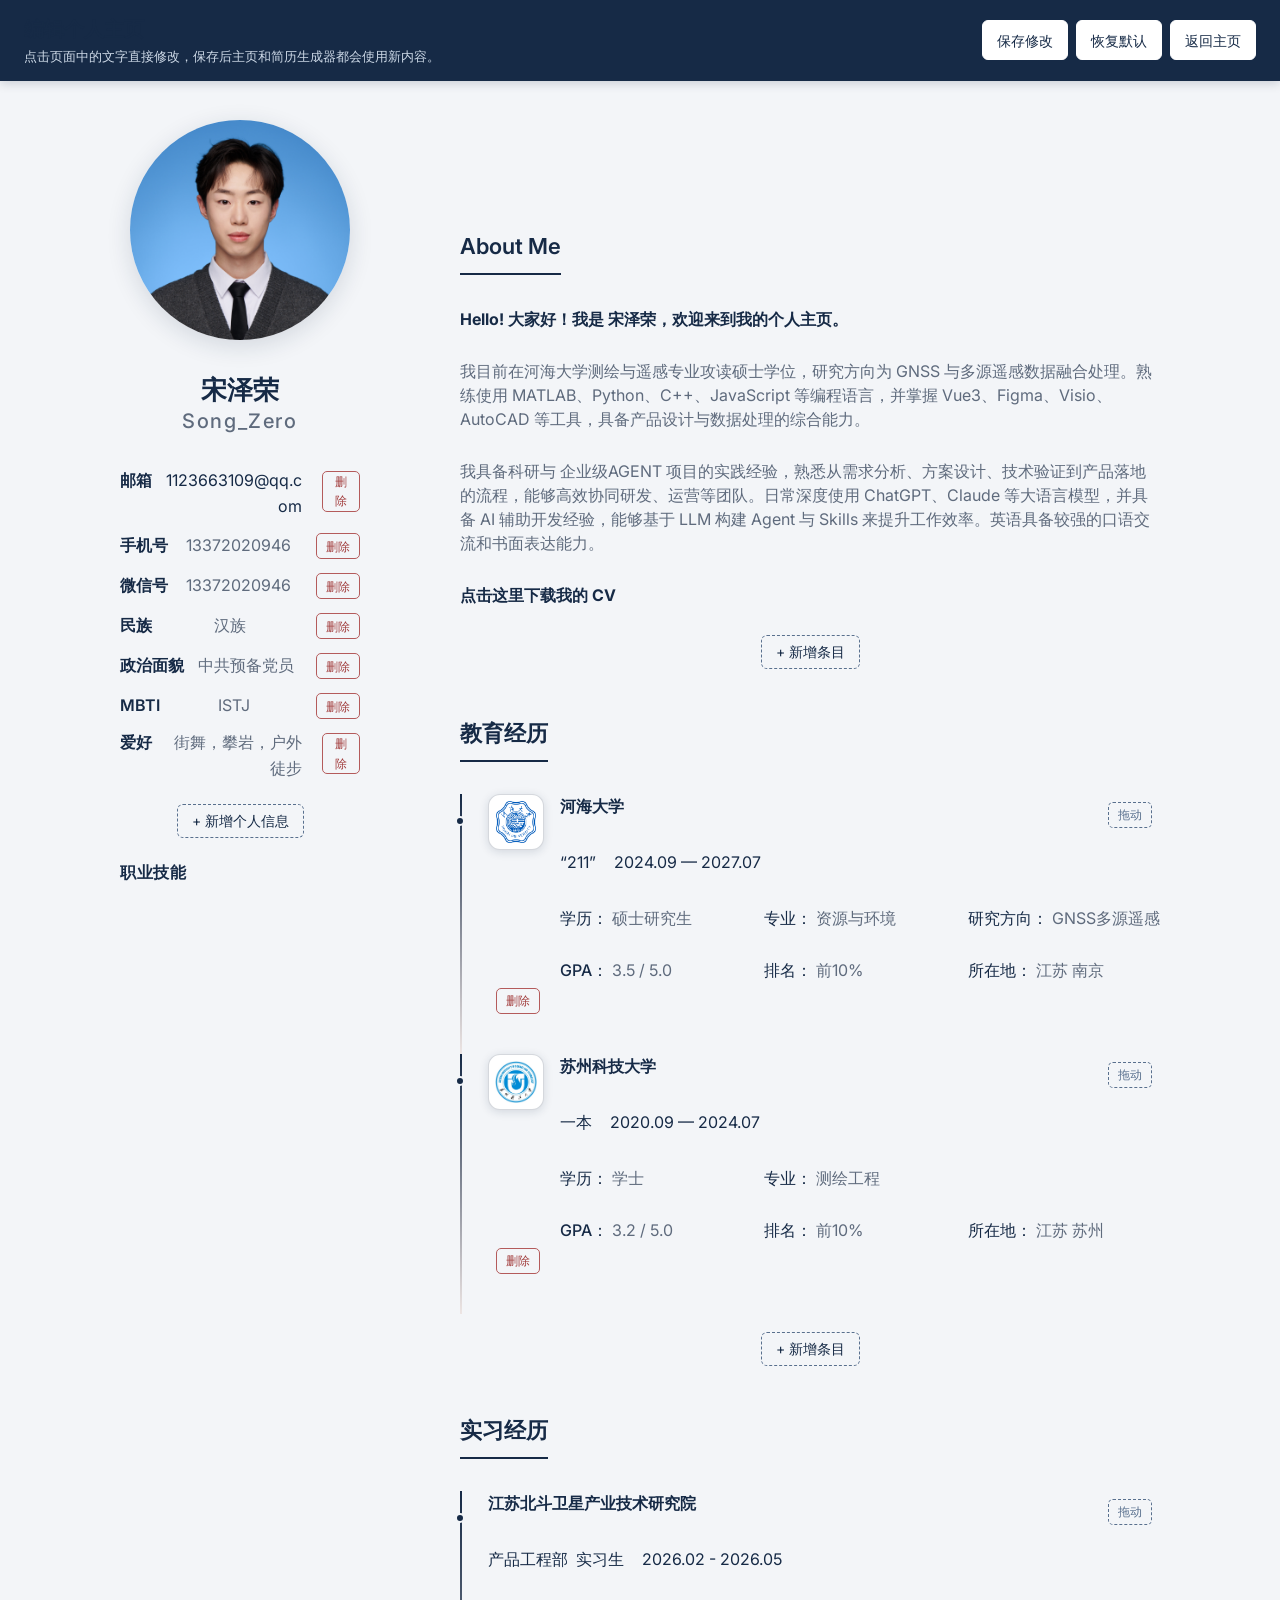
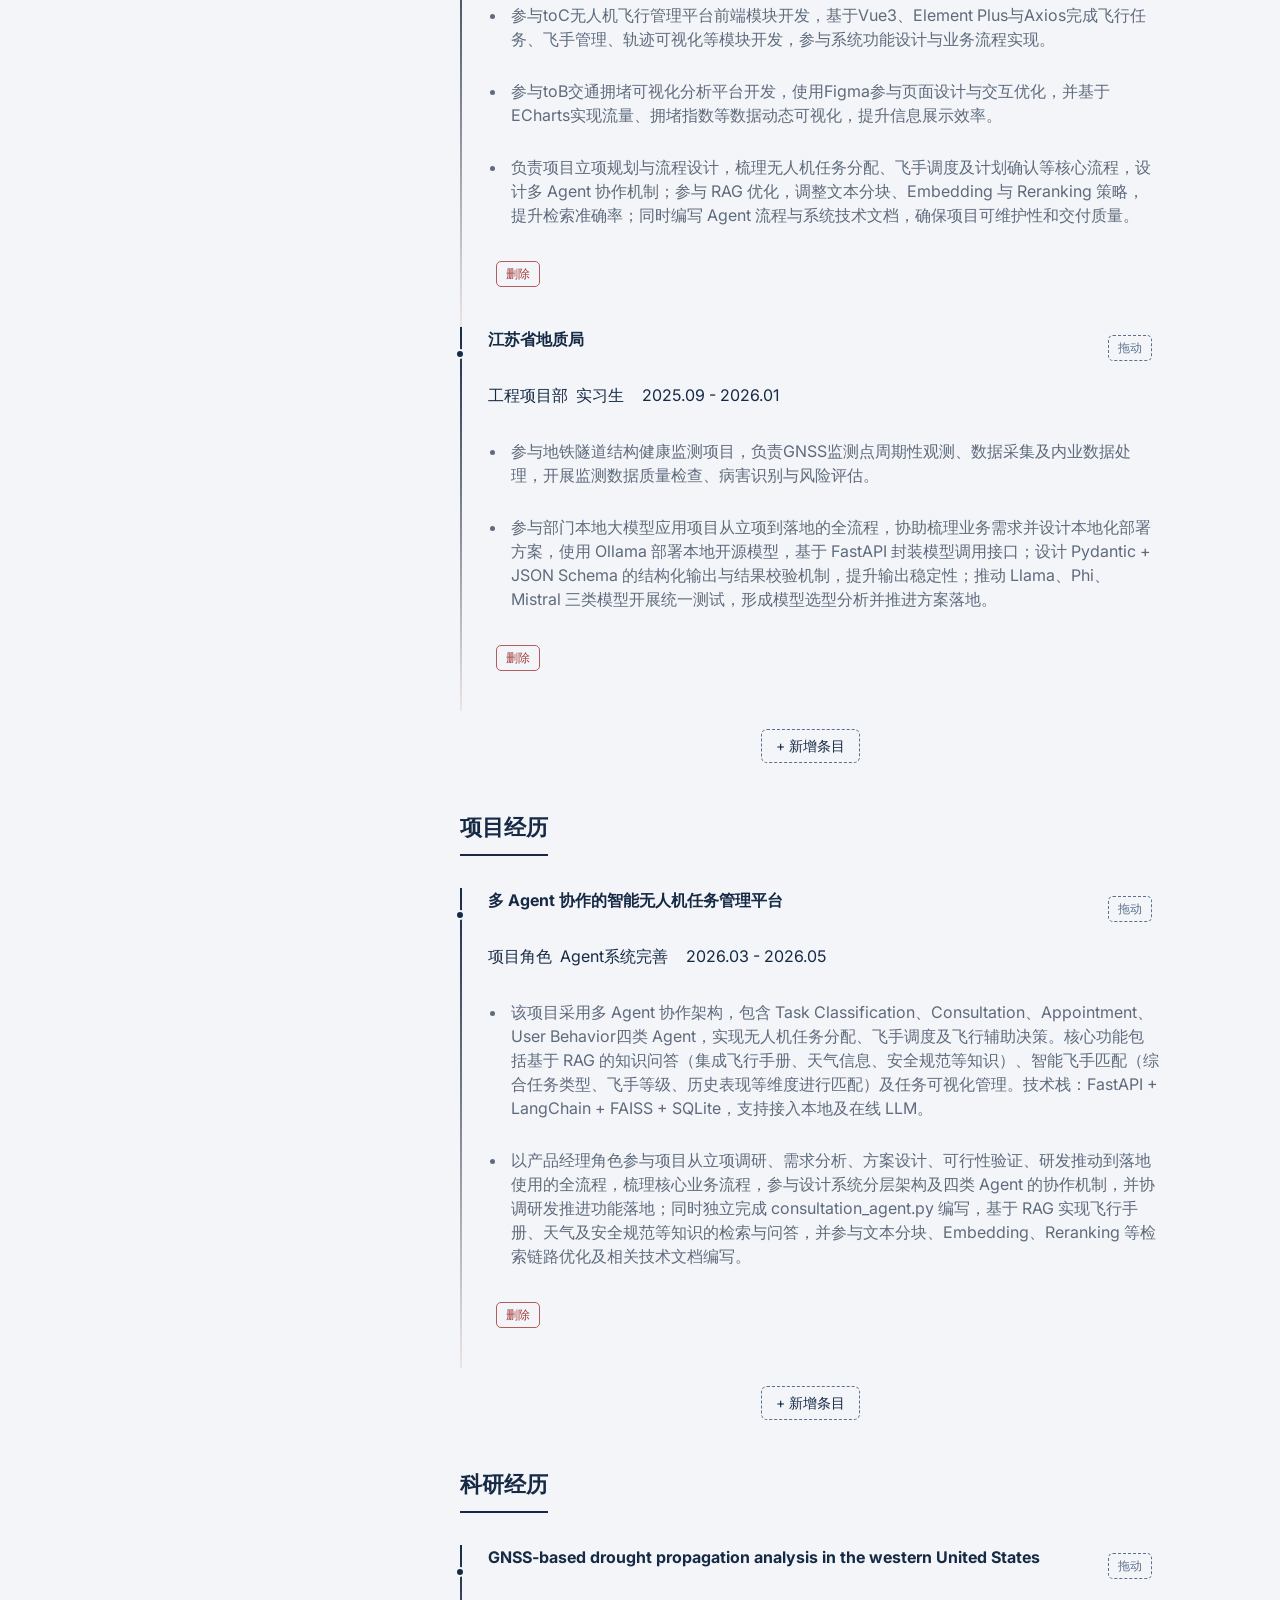
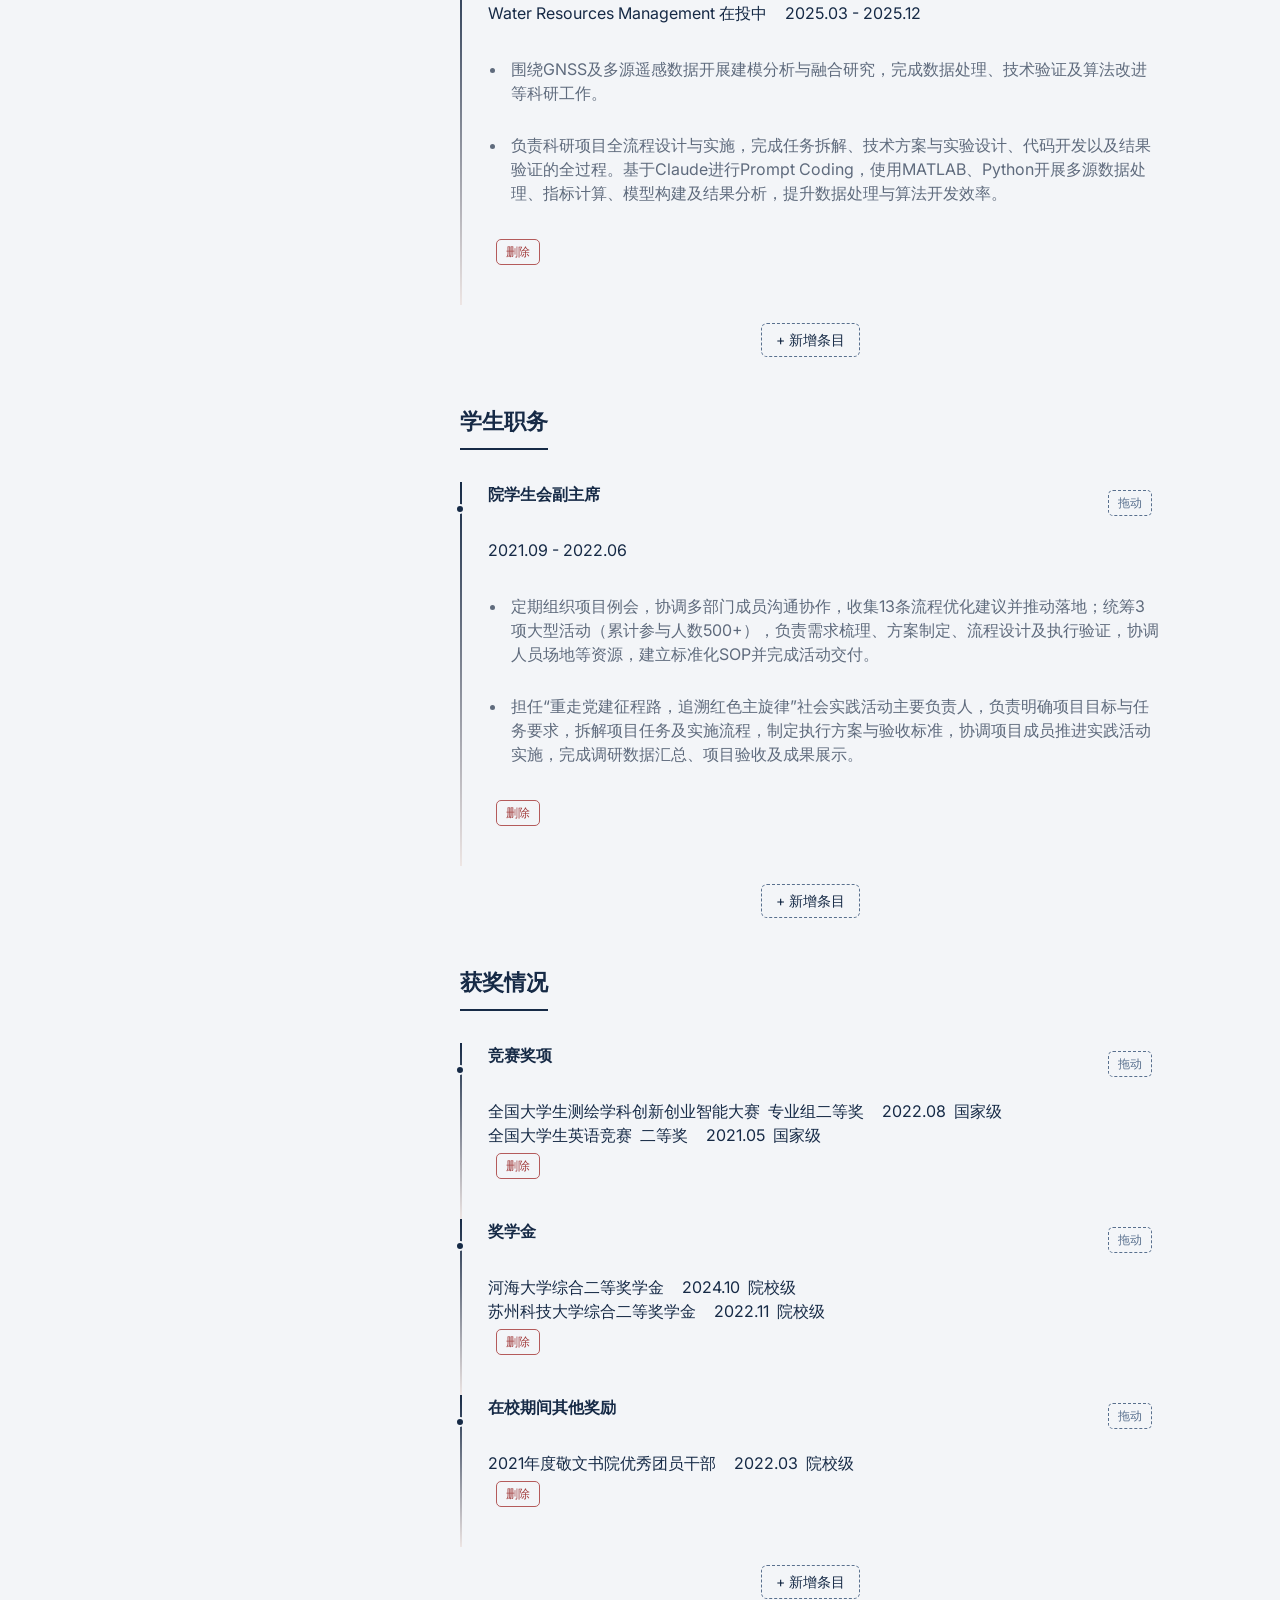
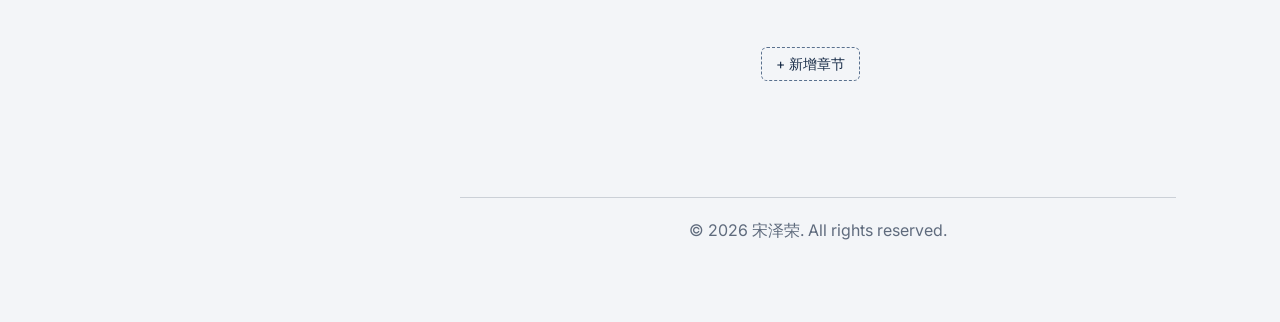
==== editor.html @ 42976f38 "Add information editing feature" ====
<!DOCTYPE html>
<html lang="zh-CN">
<head>
  <meta charset="UTF-8">
  <meta name="viewport" content="width=device-width, initial-scale=1">
  <title>编辑个人主页 - 宋泽荣</title>
  <link rel="stylesheet" href="assets/css/font_sans_serif.css">
  <link rel="stylesheet" href="assets/css/theme-szero.css">
  <style>
    :root { color: #162a46; font-family: "Inter", "Microsoft YaHei", sans-serif; background: #edf1f5; }
    * { box-sizing: border-box; }
    body { margin: 0; }
    .editor-bar { position: sticky; top: 0; z-index: 2000; display: flex; align-items: center; justify-content: space-between; gap: 16px; padding: 14px 24px; background: #162a46; color: #fff; box-shadow: 0 2px 10px rgba(22, 42, 70, .2); }
    .editor-title { margin: 0; font-size: 20px; }
    .editor-help { margin: 3px 0 0; color: #cdd9e7; font-size: 13px; }
    .editor-actions { display: flex; gap: 8px; }
    .editor-actions button, .editor-actions a { display: inline-flex; align-items: center; justify-content: center; min-height: 40px; padding: 0 14px; border: 1px solid #fff; border-radius: 6px; background: #fff; color: #162a46 !important; cursor: pointer; font: inherit; font-size: 14px; text-decoration: none; }
    .editor-actions button:hover, .editor-actions a:hover { background: #dce7f2; color: #162a46 !important; filter: none !important; }
    .editor-status { min-height: 20px; margin: 12px auto -4px; width: min(1120px, calc(100% - 32px)); color: #356047; font-size: 14px; }
    .editor-status.error { color: #a23d3d; }
    .save-modal[hidden] { display: none; }
    .save-modal { position: fixed; inset: 0; z-index: 3000; display: grid; place-items: center; padding: 20px; background: rgba(12, 25, 43, .42); }
    .save-modal-card { width: min(420px, 100%); padding: 26px; border: 1px solid #d7dde6; border-radius: 10px; background: #fff; color: #162a46; box-shadow: 0 12px 36px rgba(22, 42, 70, .24); text-align: center; }
    .save-modal-card h2 { margin: 0 0 10px; font-size: 21px; }
    .save-modal-card p { margin: 0 0 20px; color: #526176; font-size: 14px; }
    .save-modal-card button { min-height: 40px; padding: 0 18px; border: 1px solid #162a46; border-radius: 6px; background: #162a46; color: #fff; cursor: pointer; font: inherit; font-size: 14px; }
    .save-modal-card button:hover { background: #294466; }
    #editorSurface { width: min(1120px, 100%); min-height: calc(100vh - 110px); margin: 0 auto; padding: 1px 0 40px; outline: 3px solid transparent; }
    #editorSurface .section { opacity: 1; transform: none; }
    #editorSurface .editor-add-control { position: relative; z-index: 10; display: flex; justify-content: center; margin: 18px 0 4px; pointer-events: auto; }
    #editorSurface .editor-add-control button { position: relative; z-index: 11; min-height: 34px; padding: 0 14px; border: 1px dashed #59708e; border-radius: 6px; background: transparent; color: #162a46; cursor: pointer; font: inherit; font-size: 14px; pointer-events: auto; }
    #editorSurface .editor-add-control button:hover { background: #dce7f2; }
    #editorSurface .editor-delete-control { position: relative; z-index: 10; display: inline-flex; margin: 6px 0 0 8px; pointer-events: auto; vertical-align: middle; }
    #editorSurface .editor-delete-control button { min-height: 26px; padding: 0 9px; border: 1px solid #b45b5b; border-radius: 5px; background: transparent; color: #a23d3d; cursor: pointer; font: inherit; font-size: 12px; pointer-events: auto; }
    #editorSurface .editor-delete-control button:hover { background: #fbe8e8; }
    #editorSurface .editor-drag-handle { position: absolute; top: 8px; right: 8px; z-index: 100; display: inline-flex; align-items: center; justify-content: center; min-width: 44px; min-height: 26px; padding: 0 9px; border: 1px dashed #59708e; border-radius: 5px; background: transparent; color: #59708e; cursor: grab; font: inherit; font-size: 12px; user-select: none; pointer-events: auto; touch-action: none; }
    #editorSurface .editor-drag-handle[contenteditable="false"] { pointer-events: auto; }
    #editorSurface .editor-drag-handle:active { cursor: grabbing; }
    #editorSurface .timeline-item { position: relative; }
    #editorSurface .editor-new-section { margin-top: 24px; padding-top: 22px; border-top: 2px dashed #9aabc0; }
    #editorSurface:focus-within { outline-color: rgba(22, 42, 70, .12); }
    #editorSurface [contenteditable="false"] { pointer-events: none; }
    #editorSurface a { cursor: text; }
    @media (max-width: 700px) {
      .editor-bar { align-items: flex-start; flex-direction: column; padding: 12px 16px; }
      .editor-actions { width: 100%; }
      .editor-actions button, .editor-actions a { flex: 1; text-align: center; }
      #editorSurface { width: 100%; }
    }
  </style>
</head>
<body class="theme-szero">
  <header class="editor-bar">
    <div>
      <h1 class="editor-title">编辑个人主页</h1>
      <p class="editor-help">点击页面中的文字直接修改，保存后主页和简历生成器都会使用新内容。</p>
    </div>
    <div class="editor-actions">
      <button class="primary" type="button" id="saveButton">保存修改</button>
      <button type="button" id="resetButton">恢复默认</button>
      <a href="index.html">返回主页</a>
    </div>
  </header>
  <p class="editor-status" id="editorStatus" role="status"></p>
  <div class="save-modal" id="saveModal" hidden role="dialog" aria-modal="true" aria-labelledby="saveModalTitle">
    <div class="save-modal-card">
      <h2 id="saveModalTitle">修改已保存</h2>
      <p>返回主页后即可看到最新内容。</p>
      <button type="button" id="closeSaveModal">知道了</button>
    </div>
  </div>
  <main id="editorSurface" contenteditable="true" spellcheck="true" aria-label="个人主页编辑区域"></main>

  <script>
    (function() {
      var storageKey = 'songzeroHomepageContent';
      var surface = document.getElementById('editorSurface');
      var status = document.getElementById('editorStatus');
      var saveModal = document.getElementById('saveModal');
      var dragState = null;

      function showStatus(message, isError) {
        status.textContent = message;
        status.classList.toggle('error', Boolean(isError));
      }

      function showSaveModal() {
        saveModal.hidden = false;
        document.getElementById('closeSaveModal').focus();
      }

      function addControl(label, handler, className) {
        var wrapper = document.createElement('div');
        var button = document.createElement('button');
        wrapper.className = className || 'editor-add-control';
        wrapper.setAttribute('contenteditable', 'false');
        button.type = 'button';
        button.textContent = '+ ' + label;
        button.addEventListener('click', function(event) {
          event.preventDefault();
          event.stopPropagation();
          handler();
        });
        wrapper.appendChild(button);
        return wrapper;
      }

      function addDeleteControl(target, label) {
        var control = addControl('删除', function() {
          target.remove();
          showStatus('已删除' + (label || '条目') + '。点击“保存修改”后生效。', false);
        }, 'editor-delete-control');
        control.querySelector('button').textContent = '删除';
        target.appendChild(control);
      }

      function addDragHandle(entry) {
        if (entry.querySelector('.editor-drag-handle')) return;
        var handle = document.createElement('span');
        handle.className = 'editor-drag-handle';
        handle.setAttribute('contenteditable', 'false');
        handle.setAttribute('draggable', 'false');
        handle.setAttribute('title', '拖动调整条目顺序');
        handle.textContent = '拖动';
        handle.addEventListener('pointerdown', function(event) {
          if (event.button !== 0) return;
          event.preventDefault();
          event.stopPropagation();
          dragState = { entry: entry, moved: false };
          entry.classList.add('editor-dragging');
        });
        entry.appendChild(handle);
      }

      document.addEventListener('pointermove', function(event) {
        if (!dragState) return;
        if (Math.abs(event.movementX) + Math.abs(event.movementY) > 0) dragState.moved = true;
        if (!dragState.moved) return;
        event.preventDefault();
        var target = document.elementFromPoint(event.clientX, event.clientY);
        target = target && target.closest ? target.closest('.timeline-item') : null;
        surface.querySelectorAll('.editor-drop-target').forEach(function(item) { item.classList.remove('editor-drop-target'); });
        if (target && target.parentElement === dragState.entry.parentElement && target !== dragState.entry) target.classList.add('editor-drop-target');
      });

      document.addEventListener('pointerup', function(event) {
        if (!dragState) return;
        var state = dragState;
        var target = document.elementFromPoint(event.clientX, event.clientY);
        target = target && target.closest ? target.closest('.timeline-item') : null;
        if (state.moved && target && target.parentElement === state.entry.parentElement && target !== state.entry) {
          var targetBox = target.getBoundingClientRect();
          state.entry.parentElement.insertBefore(state.entry, event.clientY < targetBox.top + targetBox.height / 2 ? target : target.nextSibling);
          showStatus('条目顺序已调整，点击“保存修改”后生效。', false);
        }
        state.entry.classList.remove('editor-dragging');
        surface.querySelectorAll('.editor-drop-target').forEach(function(item) { item.classList.remove('editor-drop-target'); });
        dragState = null;
      });

      function enableSectionReordering(section) {
        var body = section.querySelector('.section-body');
        if (!body || body.dataset.reorderReady) return;
        body.dataset.reorderReady = 'true';
        body.addEventListener('dragover', function(event) {
          var dragging = body.querySelector('.editor-dragging');
          var target = event.target.closest ? event.target.closest('.timeline-item') : null;
          if (!dragging || !target || target.parentElement !== body || target === dragging) return;
          event.preventDefault();
          target.classList.add('editor-drop-target');
          event.dataTransfer.dropEffect = 'move';
        });
        body.addEventListener('dragleave', function(event) {
          var target = event.target.closest ? event.target.closest('.timeline-item') : null;
          if (target) target.classList.remove('editor-drop-target');
        });
        body.addEventListener('drop', function(event) {
          var dragging = body.querySelector('.editor-dragging');
          var target = event.target.closest ? event.target.closest('.timeline-item') : null;
          if (!dragging || !target || target.parentElement !== body || target === dragging) return;
          event.preventDefault();
          var targetBox = target.getBoundingClientRect();
          var insertBefore = event.clientY < targetBox.top + targetBox.height / 2;
          body.insertBefore(dragging, insertBefore ? target : target.nextSibling);
          target.classList.remove('editor-drop-target');
          showStatus('条目顺序已调整，点击“保存修改”后生效。', false);
        });
      }

      function clearEntry(entry, isEducation) {
        var title = entry.querySelector('.exp-title strong');
        if (title) title.textContent = '新条目';
        var metaSpans = entry.querySelectorAll('.exp-meta span');
        if (metaSpans.length) {
          metaSpans[0].textContent = '补充信息';
          if (metaSpans[1]) metaSpans[1].textContent = '时间';
        } else {
          var meta = entry.querySelector('.exp-meta');
          if (meta) meta.textContent = '时间';
        }
        entry.querySelectorAll('.experience-steps li').forEach(function(item) { item.textContent = '请填写条目内容'; });
        entry.querySelectorAll('.edu-item').forEach(function(item, index) { item.textContent = ['学历：请填写', '专业：请填写', '研究方向：请填写', 'GPA：请填写', '排名：请填写', '所在地：请填写'][index] || '请填写'; });
        if (!entry.querySelector('.experience-steps') && !entry.querySelector('.edu-detail-grid') && !entry.querySelector('.award-group')) {
          var content = entry.querySelector('.experience-content');
          var list = document.createElement('ul');
          list.className = 'experience-steps';
          list.innerHTML = '<li>请填写条目内容</li>';
          content.appendChild(list);
        }
        return entry;
      }

      function createEntry(section) {
        var existing = section.querySelector('.timeline-item');
        if (!existing) return null;
        var entry = existing.cloneNode(true);
        entry.querySelectorAll('.editor-add-control, .editor-delete-control').forEach(function(control) { control.remove(); });
        entry.querySelectorAll('img').forEach(function(image) { image.remove(); });
        if (section.id === 'awards') {
          entry.querySelectorAll('.award-group .exp-meta').forEach(function(meta, index) {
            var spans = meta.querySelectorAll('span');
            if (spans[0]) spans[0].textContent = '新奖项';
            if (spans[1]) spans[1].textContent = '时间 级别';
            if (index > 0) meta.remove();
          });
        } else {
          clearEntry(entry, section.id === 'education');
        }
        return entry;
      }

      function addSectionEntry(section) {
        var entry = createEntry(section);
        if (!entry) return;
        addDragHandle(entry);
        addDeleteControl(entry, '条目');
        section.querySelector('.section-body').insertBefore(entry, section.querySelector('.editor-add-control'));
        showStatus('已新增条目，请直接编辑其中的文字。', false);
      }

      function addNewSection() {
        var content = surface.querySelector('.content');
        var section = document.createElement('div');
        var sectionBody = document.createElement('div');
        var card = document.createElement('div');
        section.className = 'section editor-new-section';
        section.id = 'custom-section-' + Date.now();
        section.innerHTML = '<h2 class="section-title">新章节</h2>';
        sectionBody.className = 'section-body';
        card.className = 'card timeline-item';
        card.innerHTML = '<div class="experience-item"><div class="experience-content"><p class="exp-title"><strong>新条目</strong></p><p class="exp-meta"><span>补充信息</span><span>时间</span></p><ul class="experience-steps"><li>请填写条目内容</li></ul></div></div>';
        addDragHandle(card);
        addDeleteControl(card, '条目');
        sectionBody.appendChild(card);
        section.appendChild(sectionBody);
        sectionBody.appendChild(addControl('新增条目', function() { addSectionEntry(section); }));
        enableSectionReordering(section);
        var newSectionControl = Array.prototype.find.call(content.children, function(child) { return child.classList.contains('editor-add-control'); });
        content.insertBefore(section, newSectionControl || null);
        showStatus('已新增章节，请编辑章节标题和条目内容。', false);
        section.querySelector('.section-title').focus();
      }

      function addSidebarControls() {
        var profileCard = surface.querySelector('.profile-card');
        var meta = surface.querySelector('.profile-meta');
        var skills = surface.querySelector('.skill-card');
        if (meta) meta.appendChild(addControl('新增个人信息', function() {
          var row = meta.querySelector('.meta-row').cloneNode(true);
          row.querySelector('.meta-label').textContent = '新信息';
          row.querySelector('.meta-value').textContent = '请填写';
          addDeleteControl(row, '个人信息');
          meta.insertBefore(row, meta.querySelector('.editor-add-control'));
          showStatus('已新增个人信息，请直接编辑。', false);
        }));
        if (skills) skills.appendChild(addControl('新增技能', function() {
          var row = skills.querySelector('.skill-row').cloneNode(true);
          row.querySelector('.skill-name').textContent = '新技能';
          row.querySelector('.skill-level').textContent = '熟练程度';
          addDeleteControl(row, '技能');
          skills.querySelector('.skill-list').appendChild(row);
          showStatus('已新增技能，请直接编辑。', false);
        }));
      }

      function addEditorControls() {
        surface.querySelectorAll('.editor-add-control, .editor-delete-control').forEach(function(control) { control.remove(); });
        addSidebarControls();
        surface.querySelectorAll('.meta-row').forEach(function(row) { addDeleteControl(row, '个人信息'); });
        surface.querySelectorAll('.skill-row').forEach(function(row) { addDeleteControl(row, '技能'); });
        surface.querySelectorAll('.content > .section').forEach(function(section) {
          var body = section.querySelector('.section-body');
          if (body) {
            section.querySelectorAll('.timeline-item').forEach(function(entry) { addDragHandle(entry); addDeleteControl(entry, '条目'); });
            enableSectionReordering(section);
            body.appendChild(addControl('新增条目', function() { addSectionEntry(section); }));
          }
        });
        var content = surface.querySelector('.content');
        if (content) content.appendChild(addControl('新增章节', addNewSection));
      }

      function serializableContent() {
        var copy = surface.cloneNode(true);
        copy.querySelectorAll('.editor-add-control, .editor-delete-control, .editor-drag-handle').forEach(function(control) { control.remove(); });
        copy.querySelectorAll('[contenteditable]').forEach(function(element) { element.removeAttribute('contenteditable'); });
        return copy.innerHTML;
      }

      function loadHomepage() {
        return fetch('index.html').then(function(response) {
          if (!response.ok) throw new Error('无法读取主页');
          return response.text();
        }).then(function(html) {
          var source = new DOMParser().parseFromString(html, 'text/html');
          var savedContent = localStorage.getItem(storageKey);
          surface.innerHTML = savedContent || source.querySelector('.wrapper').innerHTML;
          addEditorControls();
          surface.querySelectorAll('a').forEach(function(link) {
            link.addEventListener('click', function(event) { event.preventDefault(); });
          });
        }).catch(function() {
          showStatus('无法读取主页，请通过本地服务器打开编辑页面。', true);
        });
      }

      document.getElementById('saveButton').addEventListener('click', function() {
        localStorage.setItem(storageKey, serializableContent());
        showSaveModal();
      });

      document.getElementById('closeSaveModal').addEventListener('click', function() {
        saveModal.hidden = true;
      });

      document.getElementById('resetButton').addEventListener('click', function() {
        if (!window.confirm('确定恢复主页默认内容吗？当前保存的修改会被删除。')) return;
        localStorage.removeItem(storageKey);
        loadHomepage().then(function() { showStatus('已恢复默认内容，尚未保存。', false); });
      });

      loadHomepage();
    })();
  </script>
</body>
</html>
---- assets/css/font_sans_serif.css ----
@import url('https://fonts.googleapis.com/css2?family=Inter:wght@300;400;500;600;700&family=Ubuntu+Mono&display=swap');

body {
  background-color: #fff;
  font: 18px/1.5 "Inter", -apple-system, BlinkMacSystemFont, "Segoe UI", Roboto, Oxygen, Ubuntu, Cantarell, "Helvetica Neue", Arial, sans-serif;
  color: #595959;
  font-weight: 400;
}
---- assets/css/theme-szero.css ----
﻿/* ============================================
   Szero Homepage
   Warm minimal academic homepage template
   ============================================ */

html {
  scroll-behavior: smooth;
}

body {
  margin: 0;
}

body.theme-szero,
body.theme-szero *,
body.theme-szero *::before,
body.theme-szero *::after {
  box-sizing: border-box;
}

:root {
  --module-gap: 48px;
  --item-gap: 40px;
  --hierarchy-gap: 32px;
  --paragraph-gap: 28px;
  --body-line-height: 1.5;
  --szero-bg: #f3f5f8;
  --szero-text: #162a46;
  --szero-accent: #162a46;
  --szero-secondary: #5f6b7d;
  --szero-border: rgba(22, 42, 70, 0.18);
  --szero-shadow: rgba(22, 42, 70, 0.14);
  --szero-social-bg: #ffffff;
  --szero-social-text: #3a4962;
  --szero-footer-border: rgba(22, 42, 70, 0.18);
}

@media (prefers-color-scheme: dark) {
  :root:not([data-theme="light"]) {
    --szero-bg: #101c2e;
    --szero-text: #edf3f9;
    --szero-accent: #b8b0c1;
    --szero-secondary: #c9ced8;
    --szero-border: rgba(184, 176, 193, 0.22);
    --szero-shadow: rgba(0, 0, 0, 0.28);
    --szero-social-bg: #1a263b;
    --szero-social-text: #edf3f9;
    --szero-footer-border: rgba(184, 176, 193, 0.22);
  }
}

[data-theme="dark"] {
  --szero-bg: #101c2e;
  --szero-text: #edf3f9;
  --szero-accent: #b8b0c1;
  --szero-secondary: #c9ced8;
  --szero-border: rgba(184, 176, 193, 0.22);
  --szero-shadow: rgba(0, 0, 0, 0.28);
  --szero-social-bg: #1a263b;
  --szero-social-text: #edf3f9;
  --szero-footer-border: rgba(184, 176, 193, 0.22);
}

[data-theme="light"] {
  --szero-bg: #f3f5f8;
  --szero-text: #162a46;
  --szero-accent: #162a46;
  --szero-secondary: #5f6b7d;
  --szero-border: rgba(22, 42, 70, 0.18);
  --szero-shadow: rgba(22, 42, 70, 0.14);
  --szero-social-bg: #ffffff;
  --szero-social-text: #3a4962;
  --szero-footer-border: rgba(22, 42, 70, 0.18);
}

body.theme-szero {
  background: var(--szero-bg);
  color: var(--szero-text);
  font-family: "Inter", -apple-system, BlinkMacSystemFont, sans-serif;
  font-size: 16px;
  line-height: var(--body-line-height);
  transition: background-color 0.3s ease, color 0.3s ease, opacity 0.18s ease;
}

body.theme-szero.language-switching {
  opacity: 0;
}

body.theme-szero a {
  color: var(--szero-accent);
  text-decoration: none;
}

body.theme-szero a:hover {
  filter: brightness(1.15);
}

body.theme-szero .top-nav {
  position: fixed;
  top: 0;
  left: 0;
  right: 0;
  height: 60px;
  display: flex;
  justify-content: center;
  align-items: center;
  background: var(--szero-bg);
  border-bottom: 1px solid var(--szero-footer-border);
  z-index: 1000;
}

body.theme-szero .nav-container {
  width: 100%;
  max-width: 1120px;
  padding: 0 40px;
  display: flex;
  align-items: center;
  justify-content: space-between;
}

body.theme-szero .nav-left a {
  color: var(--szero-text);
  font-size: 18px;
  font-weight: 600;
}

body.theme-szero .theme-toggle {
  border: none;
  background: transparent;
  color: var(--szero-text);
  width: 40px;
  height: 40px;
  border-radius: 999px;
  cursor: pointer;
  font-size: 18px;
  transition: background-color 0.2s ease, color 0.2s ease;
}

body.theme-szero .theme-toggle:hover {
  background: var(--szero-border);
  color: var(--szero-accent);
}

body.theme-szero .wrapper {
  width: 100%;
  max-width: 1120px;
  margin: 0 auto;
  display: flex;
  flex-wrap: wrap;
  align-items: flex-start;
  min-height: 100vh;
}

body.theme-szero .sidebar {
  width: 320px;
  flex-shrink: 0;
  position: fixed;
  top: 60px;
  left: calc(50% - 560px);
  height: calc(100vh - 60px);
  overflow-y: auto;
  text-align: center;
  box-sizing: border-box;
  display: flex;
  flex-direction: column;
  justify-content: flex-start;
  align-items: center;
  padding-top: 60px;
  z-index: 100;
}

body.theme-szero .profile-card {
  width: 100%;
  padding: 0 20px;
  text-align: center;
}

body.theme-szero .image.avatar {
  display: block;
  margin: 0 auto 28px;
}

body.theme-szero .image.avatar img {
  width: 220px;
  height: 220px;
  border-radius: 50%;
  object-fit: cover;
  box-shadow: 0 6px 24px var(--szero-shadow);
}

body.theme-szero .site-name {
  margin: 0 0 8px;
  color: var(--szero-text);
  font-size: 26px;
  line-height: 1.2;
}

body.theme-szero .site-name-sub {
  margin-top: -4px;
  font-size: 20px;
  font-weight: 500;
  letter-spacing: 0.08em;
  color: var(--szero-secondary);
}

body.theme-szero .social-icons {
  display: flex;
  justify-content: center;
  gap: 12px;
  flex-wrap: wrap;
}

body.theme-szero .social-icons a {
  width: 40px;
  height: 40px;
  display: inline-flex;
  align-items: center;
  justify-content: center;
  border-radius: 50%;
  background: var(--szero-social-bg);
  color: var(--szero-social-text) !important;
  box-shadow: 0 2px 8px rgba(61, 57, 41, 0.08);
  transition: transform 0.2s ease, background-color 0.2s ease, color 0.2s ease;
}

body.theme-szero .social-icons a:hover {
  background: var(--szero-accent);
  color: #fff !important;
  transform: translateY(-2px);
}

body.theme-szero .profile-meta {
  width: 240px;
  margin: 28px auto 0;
  padding: 0;
  border: none;
  border-radius: 0;
  background: transparent;
  text-align: left;
}

body.theme-szero .profile-meta.no-card {
  border: none;
  border-radius: 0;
  background: transparent;
  padding: 0;
}

body.theme-szero .meta-row {
  display: flex;
  justify-content: space-between;
  align-items: baseline;
  gap: 12px;
  padding: 4px 0;
  border-bottom: none;
  font-size: 16px;
  line-height: 1.6;
}

body.theme-szero .meta-label {
  color: var(--szero-text);
  font-weight: 600;
  white-space: nowrap;
}

body.theme-szero .meta-value {
  color: var(--szero-secondary);
  text-align: right;
  word-break: break-word;
}

body.theme-szero .skill-card {
  margin: 22px auto 0;
  width: 240px;
  padding: 0;
  border: none;
  border-radius: 0;
  color: var(--szero-secondary);
  text-align: left;
}

body.theme-szero .skill-card-title {
  margin-bottom: 12px;
  font-size: 16px;
  font-weight: 700;
  color: var(--szero-accent);
  letter-spacing: 0.04em;
  text-transform: none;
}

body.theme-szero .skill-list {
  display: flex;
  flex-direction: column;
  gap: 6px;
}

body.theme-szero .skill-row {
  display: flex;
  justify-content: space-between;
  align-items: baseline;
  gap: 12px;
  font-size: 16px;
  line-height: 1.6;
}

body.theme-szero .skill-name {
  color: var(--szero-text);
  font-weight: 500;
}

body.theme-szero .skill-level {
  color: var(--szero-secondary);
  text-align: right;
  font-weight: 500;
}

body.theme-szero .content {
  flex: 1;
  min-width: 0;
  margin-left: 320px;
  padding: 120px 40px 80px 60px;
}

body.theme-szero .section {
  margin-bottom: var(--module-gap);
  opacity: 0;
  transform: translateY(12px);
  transition: opacity 0.45s ease, transform 0.45s ease;
}

body.theme-szero .section.visible {
  opacity: 1;
  transform: translateY(0);
}

body.theme-szero .section-title {
  display: inline-block;
  margin: 0 0 var(--hierarchy-gap);
  padding-bottom: 10px;
  border-bottom: 2px solid var(--szero-accent);
  color: var(--szero-accent);
  font-size: 22px;
  font-weight: 600;
}

body.theme-szero .section-body p:not(.exp-title):not(.exp-meta) {
  margin: 0 0 var(--paragraph-gap);
}

body.theme-szero .about-intro {
  margin: 0 0 var(--paragraph-gap);
  font-size: 16px;
  font-weight: 700;
  line-height: var(--body-line-height);
  color: var(--szero-text);
}

body.theme-szero .about-detail {
  margin: 0 0 var(--paragraph-gap);
  font-size: 16px;
  color: var(--szero-secondary);
  line-height: var(--body-line-height);
}

body.theme-szero .about-link {
  margin-top: 10px;
}

body.theme-szero .card {
  background: transparent;
  padding: 0;
  box-shadow: none;
}

body.theme-szero .timeline-item {
  position: relative;
  margin-left: 20px;
  padding-left: 8px;
  padding-bottom: var(--item-gap);
}

body.theme-szero .timeline-item::before {
  content: "";
  position: absolute;
  left: -20px;
  top: 0;
  bottom: 0;
  width: 2px;
  background: linear-gradient(to bottom, var(--szero-accent), rgba(194, 113, 79, 0.12));
}

body.theme-szero .timeline-item:last-child::before {
  bottom: 50%;
}

body.theme-szero .timeline-item::after {
  content: "";
  position: absolute;
  left: -25px;
  top: 22px;
  width: 10px;
  height: 10px;
  border-radius: 50%;
  background: var(--szero-accent);
  border: 2px solid var(--szero-bg);
}

body.theme-szero .experience-item {
  display: flex;
  align-items: flex-start;
  gap: 16px;
}

body.theme-szero .institution-logo {
  width: 56px;
  height: 56px;
  flex-shrink: 0;
  display: block;
  padding: 6px;
  border-radius: 12px;
  background: #ffffff;
  object-fit: contain;
  overflow: hidden;
  box-sizing: border-box;
  border: 1px solid var(--szero-border);
  box-shadow: 0 2px 10px var(--szero-shadow);
}

body.theme-szero .experience-content {
  flex: 1;
  display: flex;
  flex-direction: column;
  gap: var(--hierarchy-gap);
}

body.theme-szero .experience-content > p:not(.exp-title):not(.exp-meta) {
  margin: 0;
}

body.theme-szero .exp-title {
  margin: 0;
  font-size: 16px;
  font-weight: 700;
  color: var(--szero-text);
  line-height: var(--body-line-height);
}

body.theme-szero .exp-meta {
  display: flex;
  flex-wrap: wrap;
  gap: 10px 18px;
  margin: 0;
  font-size: 16px;
  font-weight: 400;
  color: var(--szero-text);
  line-height: var(--body-line-height);
}

body.theme-szero .edu-meta {
  margin-bottom: 0;
}

body.theme-szero .edu-detail-grid {
  display: flex;
  flex-direction: column;
  gap: var(--paragraph-gap);
  margin: 0;
  font-size: 16px;
  line-height: var(--body-line-height);
  color: var(--szero-secondary);
}

body.theme-szero .edu-detail-row {
  display: grid;
  grid-template-columns: repeat(3, minmax(0, 1fr));
  column-gap: 12px;
  row-gap: var(--paragraph-gap);
  min-height: 22px;
}

body.theme-szero .edu-row-1 {
  grid-template-columns: repeat(3, minmax(0, 1fr));
}

body.theme-szero .edu-row-2 {
  grid-template-columns: repeat(3, minmax(0, 1fr));
}

body.theme-szero .edu-item {
  display: inline-flex;
  align-items: baseline;
  gap: 4px;
  min-width: 0;
  white-space: nowrap;
}

html[lang="en"] body.theme-szero .edu-detail-row {
  grid-template-columns: minmax(0, 1fr) minmax(0, 1.2fr) minmax(0, 1.6fr);
  column-gap: 10px;
}

html[lang="en"] body.theme-szero .edu-item {
  white-space: normal;
  overflow-wrap: break-word;
}

body.theme-szero .edu-label {
  color: var(--szero-text);
  font-weight: 500;
  white-space: nowrap;
}

body.theme-szero .experience-steps {
  margin: 0;
  padding-left: 1.2em;
  line-height: var(--body-line-height);
  color: var(--szero-secondary);
  font-size: 16px;
  font-weight: 400;
}

body.theme-szero .experience-steps li {
  margin-bottom: var(--paragraph-gap);
  list-style: disc;
  padding-left: 4px;
}

body.theme-szero .exp-period {
  font-size: 16px;
  color: var(--szero-accent);
  font-weight: 500;
}

body.theme-szero .site-footer {
  width: 100%;
  flex-basis: 100%;
  padding: 32px 24px 40px 380px;
  text-align: center;
}

body.theme-szero .site-footer p {
  margin: 0;
  padding-top: 20px;
  border-top: 1px solid var(--szero-footer-border);
  color: var(--szero-secondary);
  font-size: 16px;
  line-height: var(--body-line-height);
}

body.theme-szero h1,
body.theme-szero h2,
body.theme-szero h3,
body.theme-szero h4,
body.theme-szero strong {
  color: var(--szero-text);
}

@media (max-width: 1080px) {
  body.theme-szero .nav-container {
    padding: 0 20px;
  }

  body.theme-szero .wrapper {
    flex-direction: column;
    padding: 0 20px;
  }

  body.theme-szero .sidebar {
    position: static;
    left: auto;
    width: 100%;
    height: auto;
    padding-top: 80px;
    overflow: visible;
  }

  body.theme-szero .profile-card {
    padding: 0;
  }

  body.theme-szero .content {
    margin-left: 0;
    padding: 32px 0 48px;
  }

  body.theme-szero .site-footer {
    padding: 32px 0;
  }

  body.theme-szero .site-footer p {
    padding-top: 0;
    border-top: none;
  }
}

@media (max-width: 640px) {
  body.theme-szero .image.avatar img {
    width: 148px;
    height: 148px;
  }

  body.theme-szero .site-name {
    font-size: 26px;
  }

  body.theme-szero .experience-item {
    gap: 12px;
  }

  body.theme-szero .edu-detail-row {
    grid-template-columns: 1fr;
    row-gap: 12px;
  }

  html[lang="en"] body.theme-szero .edu-detail-row {
    grid-template-columns: 1fr;
  }

  body.theme-szero .institution-logo {
    width: 44px;
    height: 44px;
  }

}

@media (max-width: 480px) {
  body.theme-szero .section {
    margin-bottom: var(--module-gap);
  }

  body.theme-szero .section-title {
    font-size: 18px;
  }

  body.theme-szero .project-card,
  body.theme-szero .exp-detail,
  body.theme-szero .award-text,
  body.theme-szero .pub-content .author,
  body.theme-szero .pub-content .periodical {
    font-size: 16px;
  }
}

body.theme-szero .resume-generator-trigger {
  display: inline-flex;
  align-items: center;
  gap: 8px;
  min-height: 38px;
  padding: 0 14px;
  border: 1px solid var(--szero-border);
  border-radius: 8px;
  background: var(--szero-social-bg);
  color: var(--szero-text);
  cursor: pointer;
  font: inherit;
  font-size: 13px;
  font-weight: 600;
}

body.theme-szero .resume-generator-trigger:hover,
body.theme-szero .resume-primary-button:hover,
body.theme-szero .resume-secondary-button:hover {
  border-color: var(--szero-accent);
  transform: translateY(-1px);
}

body.resume-generator-open { overflow: hidden; }

.resume-generator[hidden] { display: none; }
.resume-generator { position: fixed; inset: 0; z-index: 2000; color: #17243a; }
.resume-generator-backdrop { position: absolute; inset: 0; background: rgba(10, 20, 35, 0.7); backdrop-filter: blur(5px); }
.resume-generator-dialog { position: relative; display: flex; flex-direction: column; width: min(1180px, calc(100% - 32px)); height: min(900px, calc(100% - 32px)); margin: 16px auto; overflow: hidden; border-radius: 14px; background: #eef1f5; box-shadow: 0 24px 80px rgba(0, 0, 0, 0.28); }
.resume-generator-header { display: flex; align-items: flex-start; justify-content: space-between; padding: 24px 28px 18px; background: #17243a; color: #fff; }
.resume-kicker { margin: 0 0 4px; color: #b8c8dc; font-size: 11px; letter-spacing: 0.14em; text-transform: uppercase; }
.resume-generator-header h2 { margin: 0; color: #fff; font-size: 24px; }
.resume-generator-note { margin: 5px 0 0; color: #c8d3e1; font-size: 13px; }
.resume-icon-button { border: 0; background: transparent; color: #fff; cursor: pointer; font-size: 30px; line-height: 1; }
.resume-generator-layout { display: grid; grid-template-columns: 310px minmax(0, 1fr); gap: 22px; min-height: 0; flex: 1; padding: 22px; }
.resume-settings { display: flex; flex-direction: column; gap: 13px; padding: 18px; overflow-y: auto; border: 1px solid #d7dde6; border-radius: 10px; background: #fff; }
.resume-field { display: flex; flex-direction: column; gap: 6px; color: #27364d; font-size: 13px; font-weight: 600; }
.resume-field-full textarea { min-height: 108px; resize: vertical; }
.resume-field b { color: #b04646; }
.resume-field output { float: right; color: #6b788a; font-weight: 400; }
.resume-field input[type="range"] { width: 100%; accent-color: #17243a; }
.resume-field textarea { width: 100%; padding: 10px; border: 1px solid #cfd7e2; border-radius: 6px; color: #17243a; font: inherit; line-height: 1.5; }
.resume-settings-heading { margin-top: 4px; padding-top: 14px; border-top: 1px solid #e2e6ec; color: #17243a; font-size: 13px; font-weight: 700; }
.resume-check { display: flex; align-items: center; gap: 8px; color: #27364d; font-size: 13px; }
.resume-check input { accent-color: #17243a; }
.resume-fit-status { min-height: 20px; margin: 2px 0 0; color: #277252; font-size: 12px; }
.resume-fit-status.is-warning { color: #a66a1e; }
.resume-actions { display: flex; gap: 8px; margin-top: auto; padding-top: 8px; }
.resume-primary-button, .resume-secondary-button { display: inline-flex; align-items: center; justify-content: center; gap: 7px; min-height: 38px; padding: 0 12px; border: 1px solid #17243a; border-radius: 6px; cursor: pointer; font: inherit; font-size: 12px; font-weight: 600; transition: transform .2s ease, border-color .2s ease; }
.resume-primary-button { flex: 1; background: #17243a; color: #fff; }
.resume-secondary-button { background: #fff; color: #17243a; }
.resume-preview-panel { display: flex; flex-direction: column; min-width: 0; min-height: 0; }
.resume-preview-toolbar { display: flex; justify-content: space-between; margin-bottom: 10px; color: #526176; font-size: 12px; font-weight: 600; }
.resume-preview-viewport { display: flex; justify-content: center; min-height: 0; flex: 1; overflow: auto; padding: 18px; border: 1px solid #d7dde6; border-radius: 10px; background: #dfe4eb; }
.resume-sheet { width: 210mm; min-width: 210mm; height: 297mm; min-height: 297mm; overflow: hidden; background: #fff; box-shadow: 0 8px 24px rgba(22, 42, 70, .18); }
.resume-sheet-content { width: 100%; min-height: 100%; padding: var(--resume-margin, 12mm); color: #1d2735; font-family: Arial, "Microsoft YaHei", sans-serif; font-size: var(--resume-font-size, 9.5pt); line-height: var(--resume-line-height, 1.25); transform-origin: top left; }
.resume-sheet-header { display: flex; align-items: flex-start; justify-content: space-between; gap: 18px; padding-bottom: 7px; border-bottom: 2px solid #17243a; }
.resume-sheet-header h1 { margin: 0 0 2px; color: #17243a; font-size: 21pt; line-height: 1.1; }
.resume-sheet-header p { margin: 0; color: #5f6b7d; font-size: 8.5pt; }
.resume-sheet-skills { max-width: 44%; color: #526176; font-size: 8pt; text-align: right; }
.resume-section { margin-top: var(--resume-paragraph-gap, 3pt); }
.resume-section h2 { margin: 0 0 3pt; padding-bottom: 2pt; border-bottom: 1px solid #aeb8c5; color: #17243a; font-size: var(--resume-heading-size, 13pt); line-height: 1.1; }
.resume-bold-titles .resume-section h2, .resume-bold-titles .resume-entry-heading strong { font-weight: 700; }
.resume-summary p { margin: 0; }
.resume-entry { margin-bottom: var(--resume-paragraph-gap, 3pt); }
.resume-entry-heading { display: flex; justify-content: space-between; gap: 10px; line-height: 1.15; }
.resume-entry-heading strong { color: #17243a; font-weight: 500; }
.resume-entry-heading span { flex-shrink: 0; color: #5f6b7d; font-size: .92em; text-align: right; }
.resume-entry ul { margin: 2pt 0 0; padding-left: 15pt; }
.resume-entry li { margin: 0 0 1.5pt; }
.resume-empty-preview { display: grid; min-height: 250px; place-items: center; color: #7b8797; font-size: 14px; }

@media (max-width: 800px) {
  body.theme-szero .resume-generator-trigger span { display: none; }
  body.theme-szero .resume-generator-trigger { padding: 0 11px; }
  .resume-generator-dialog { width: calc(100% - 16px); height: calc(100% - 16px); margin: 8px auto; }
  .resume-generator-layout { grid-template-columns: 1fr; overflow-y: auto; padding: 12px; }
  .resume-settings { overflow: visible; }
  .resume-preview-panel { min-height: 520px; }
}
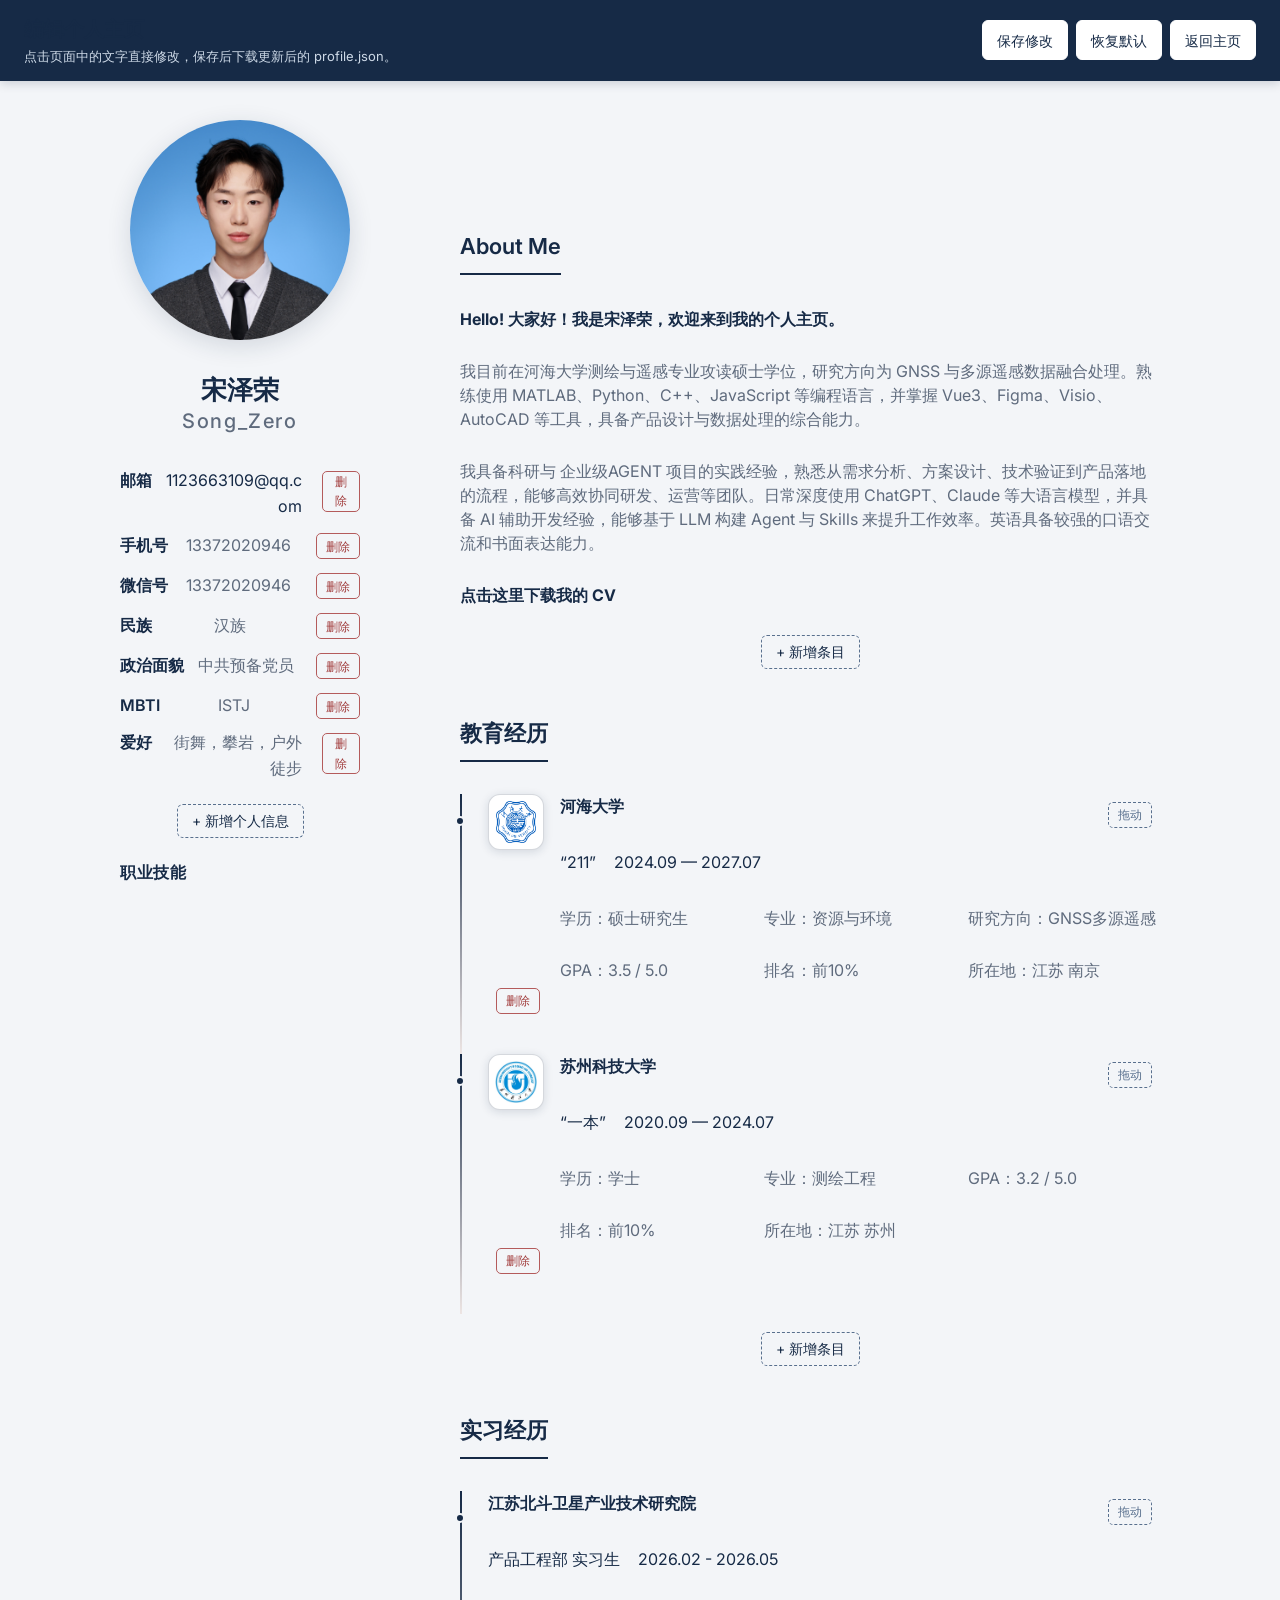
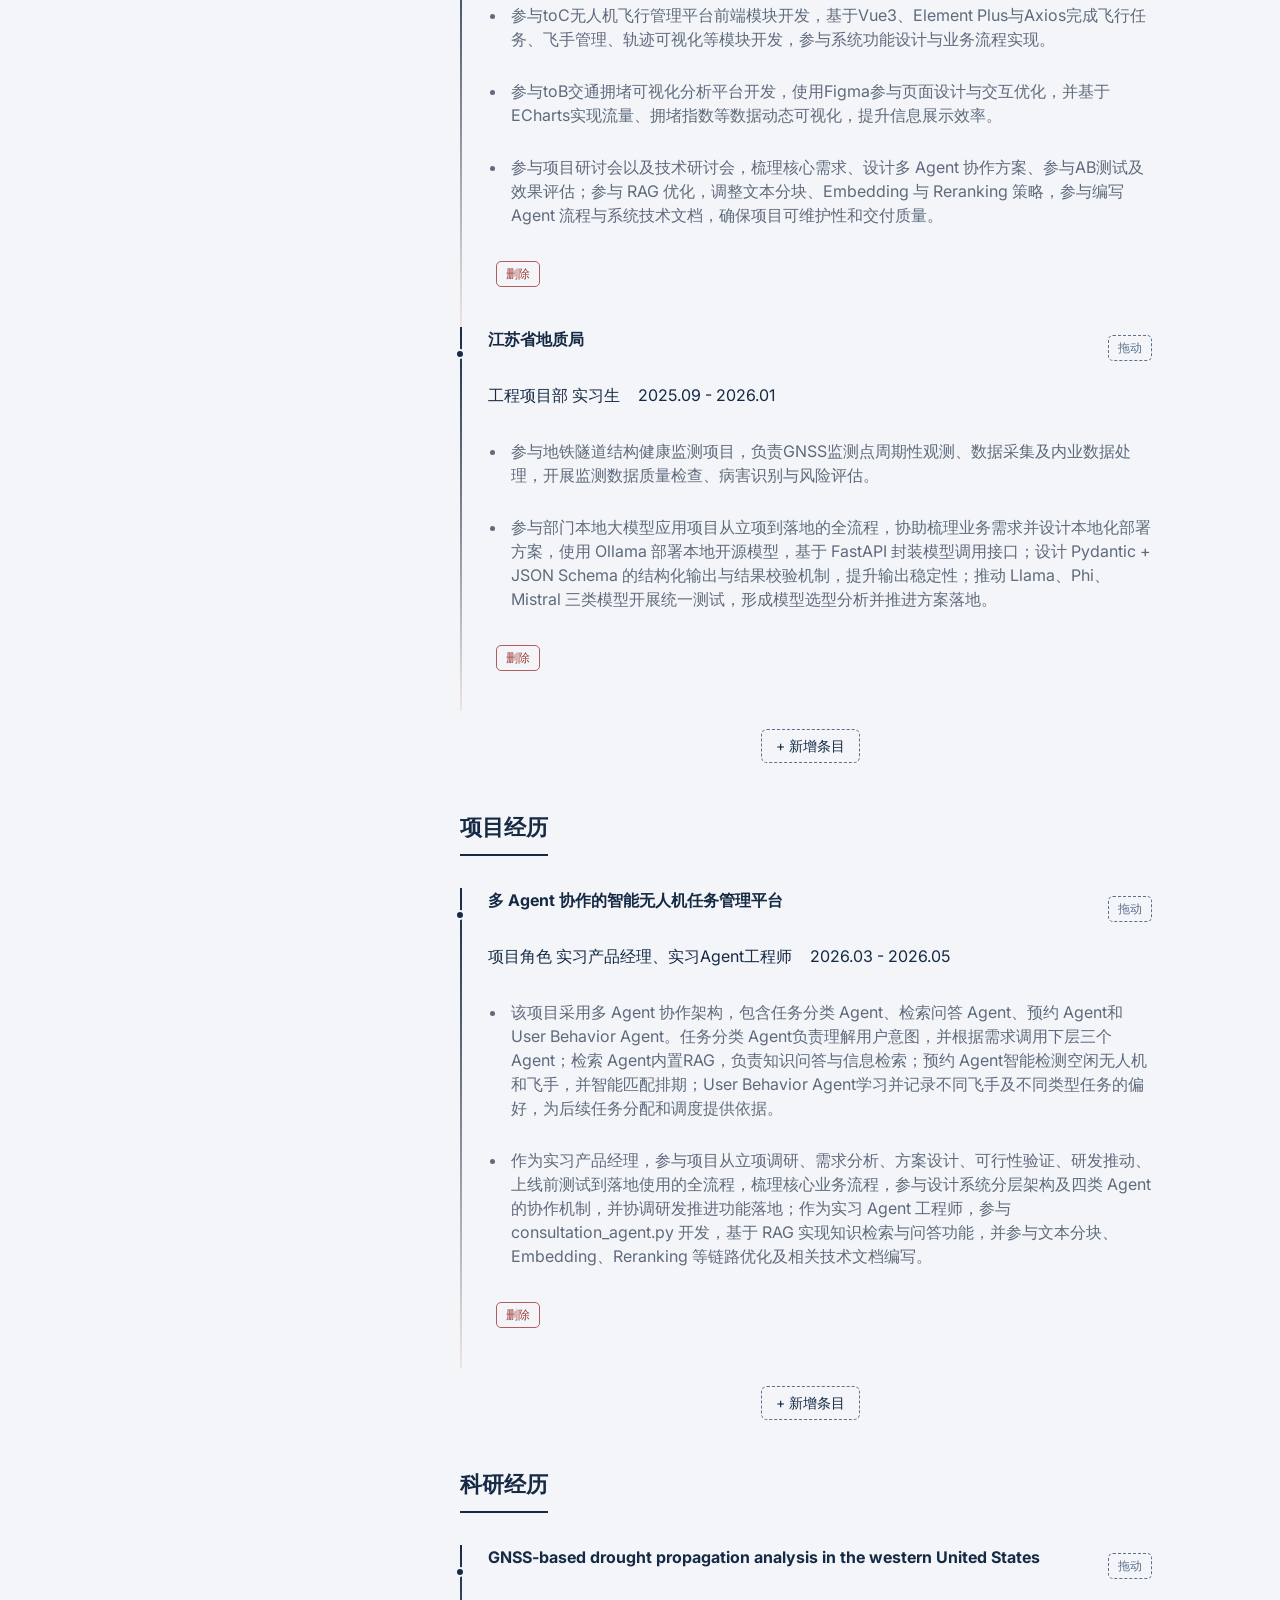
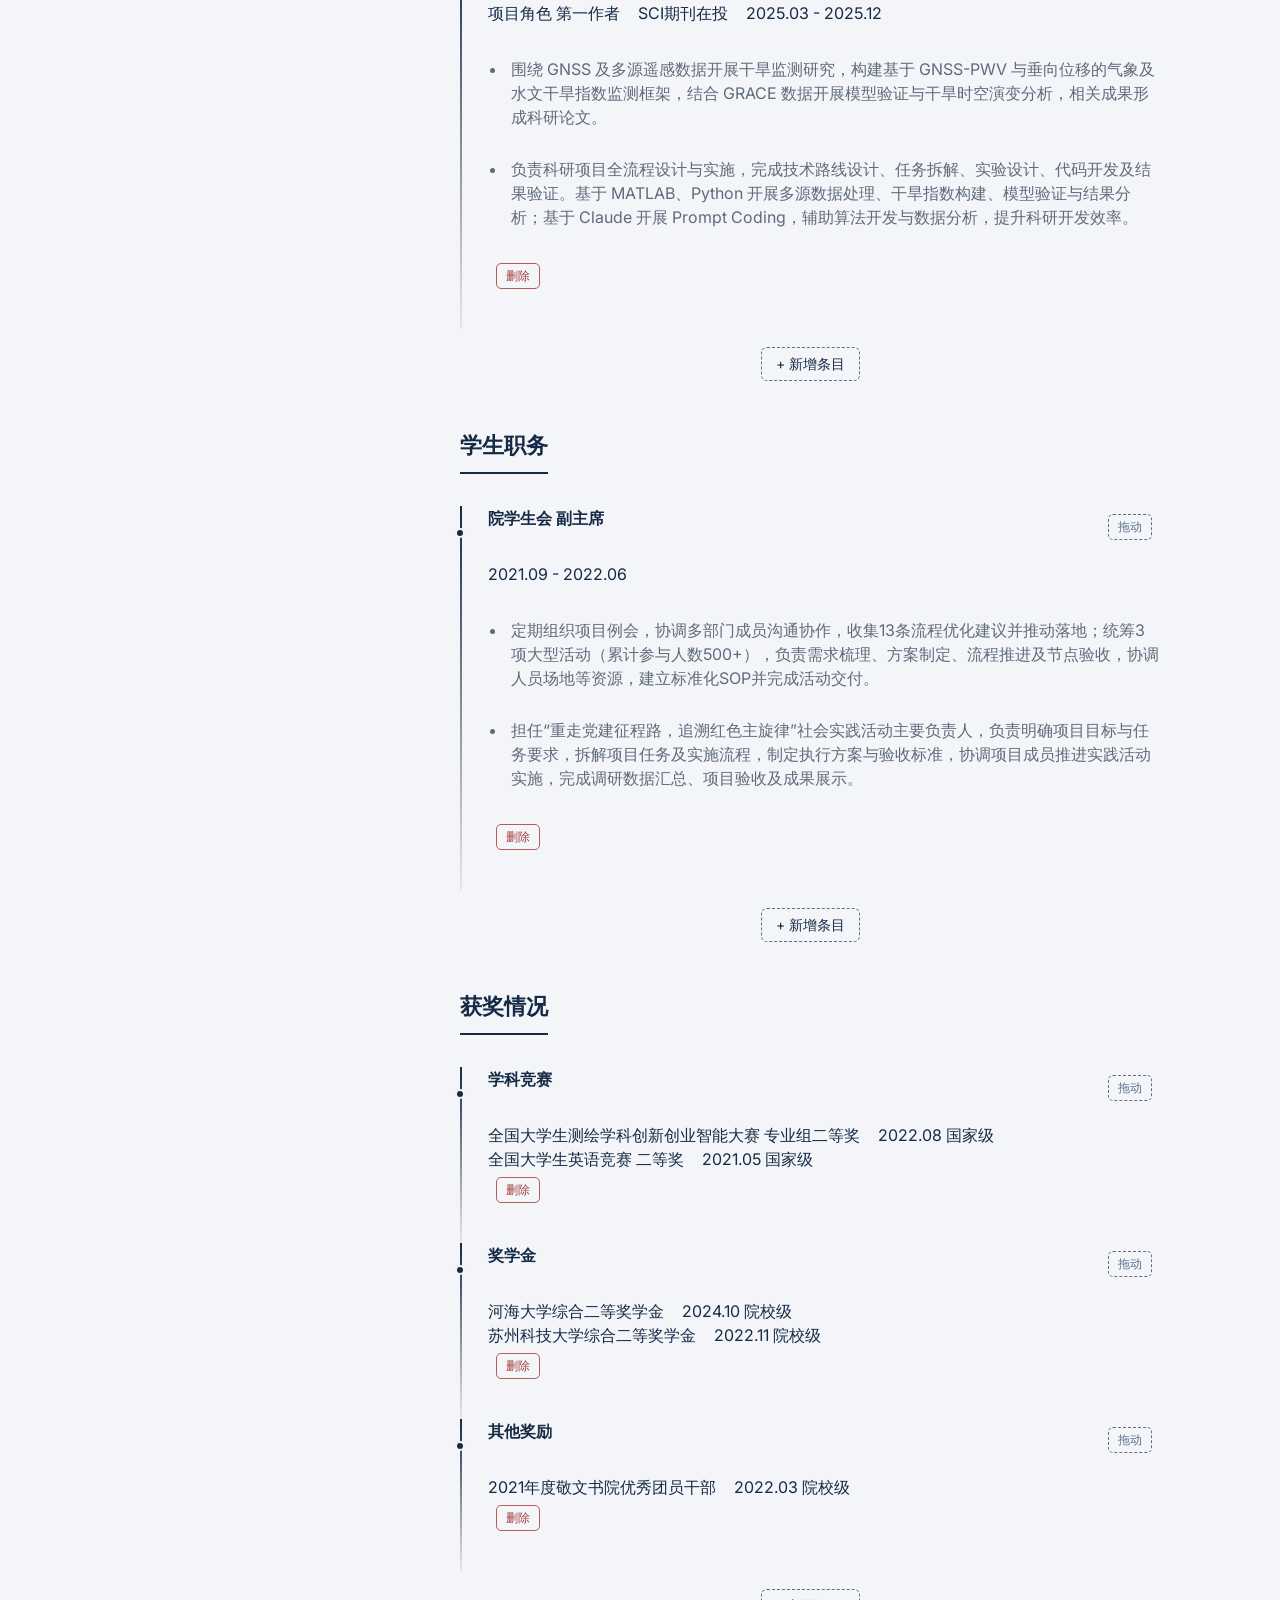
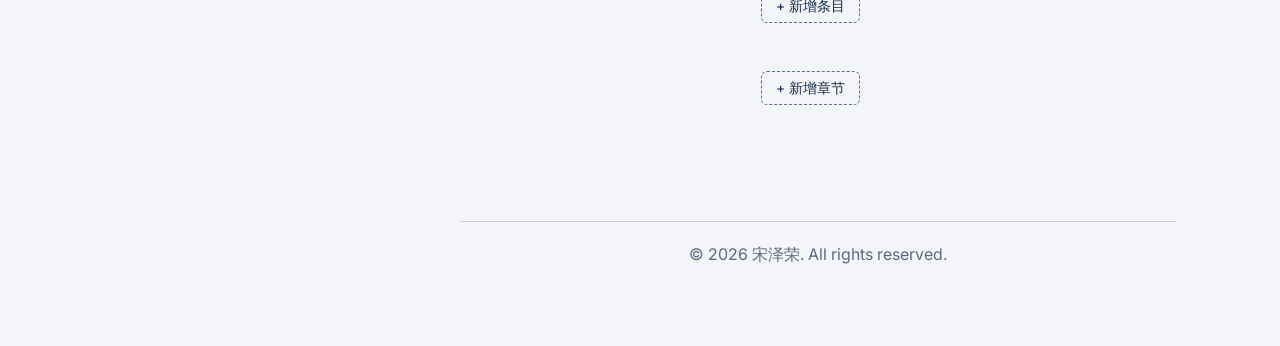
==== commit 0b0111d4: "Overall architecture adjustment" ====
--- a/editor.html
+++ b/editor.html
@@ -53,7 +53,7 @@
   <header class="editor-bar">
     <div>
       <h1 class="editor-title">编辑个人主页</h1>
-      <p class="editor-help">点击页面中的文字直接修改，保存后主页和简历生成器都会使用新内容。</p>
+      <p class="editor-help">点击页面中的文字直接修改，保存后下载更新后的 profile.json。</p>
     </div>
     <div class="editor-actions">
       <button class="primary" type="button" id="saveButton">保存修改</button>
@@ -64,19 +64,21 @@
   <p class="editor-status" id="editorStatus" role="status"></p>
   <div class="save-modal" id="saveModal" hidden role="dialog" aria-modal="true" aria-labelledby="saveModalTitle">
     <div class="save-modal-card">
-      <h2 id="saveModalTitle">修改已保存</h2>
-      <p>返回主页后即可看到最新内容。</p>
+      <h2 id="saveModalTitle">profile.json 已生成</h2>
+      <p>请用下载的文件替换项目根目录中的 profile.json。</p>
       <button type="button" id="closeSaveModal">知道了</button>
     </div>
   </div>
   <main id="editorSurface" contenteditable="true" spellcheck="true" aria-label="个人主页编辑区域"></main>
 
+  <script src="assets/js/profile.js"></script>
+  <script src="assets/js/homepage-renderer.js"></script>
   <script>
     (function() {
-      var storageKey = 'songzeroHomepageContent';
       var surface = document.getElementById('editorSurface');
       var status = document.getElementById('editorStatus');
       var saveModal = document.getElementById('saveModal');
+      var profile;
       var dragState = null;
 
       function showStatus(message, isError) {
@@ -300,32 +302,77 @@
         if (content) content.appendChild(addControl('新增章节', addNewSection));
       }
 
-      function serializableContent() {
-        var copy = surface.cloneNode(true);
-        copy.querySelectorAll('.editor-add-control, .editor-delete-control, .editor-drag-handle').forEach(function(control) { control.remove(); });
-        copy.querySelectorAll('[contenteditable]').forEach(function(element) { element.removeAttribute('contenteditable'); });
-        return copy.innerHTML;
+      function readEntry(item, source) {
+        var details = Array.prototype.map.call(item.querySelectorAll('.edu-item'), function(detail) { return detail.textContent.trim(); });
+        var tags = Array.prototype.map.call(item.querySelectorAll('.exp-meta > span'), function(tag) { return tag.textContent.trim(); });
+        if (source.type === 'awards') {
+          return { title: item.querySelector('.exp-title') ? item.querySelector('.exp-title').textContent.trim() : '', awards: Array.prototype.map.call(item.querySelectorAll('.award-group .exp-meta'), function(award) { return Array.prototype.map.call(award.querySelectorAll('span'), function(part) { return part.textContent.trim(); }); }) };
+        }
+        var entry = { title: item.querySelector('.exp-title') ? item.querySelector('.exp-title').textContent.trim() : '', tags: tags, details: details, bullets: Array.prototype.map.call(item.querySelectorAll('.experience-steps li'), function(bullet) { return bullet.textContent.trim(); }) };
+        var logo = item.querySelector('.institution-logo');
+        if (logo) entry.institutionLogo = logo.getAttribute('src');
+        return entry;
+      }
+
+      function versionItems(value, version) {
+        if (Array.isArray(value)) return value.map(function(item) { return typeof item === 'string' ? item : item[version] || item.a || ''; });
+        return value && (value[version] || value.a) || [];
+      }
+
+      function serializableProfile() {
+        var next = JSON.parse(JSON.stringify(profile));
+        var basic = next.basic;
+        basic.name = surface.querySelector('.site-name') ? surface.querySelector('.site-name').textContent.trim() : basic.name;
+        basic.alias = surface.querySelector('.site-name-sub') ? surface.querySelector('.site-name-sub').textContent.trim() : basic.alias;
+        var values = {};
+        surface.querySelectorAll('.meta-row').forEach(function(row) { values[row.querySelector('.meta-label').textContent.trim()] = row.querySelector('.meta-value').textContent.trim(); });
+        basic.email = values['邮箱'] || basic.email; basic.phone = values['手机号'] || basic.phone; basic.wechat = values['微信号'] || basic.wechat; basic.ethnicity = values['民族'] || basic.ethnicity; basic.politicalStatus = values['政治面貌'] || basic.politicalStatus; basic.mbti = values['MBTI'] || basic.mbti; basic.interests = values['爱好'] || basic.interests;
+        next.about.intro = surface.querySelector('.about-intro') ? surface.querySelector('.about-intro').textContent.trim() : next.about.intro;
+        var aboutDetails = Array.prototype.map.call(surface.querySelectorAll('.about-detail'), function(detail) { return detail.textContent.trim(); });
+        next.about.details = { a: aboutDetails, b: (profile.about.details.b || aboutDetails).slice(), c: (profile.about.details.c || aboutDetails).slice() };
+        next.skills = Array.prototype.map.call(surface.querySelectorAll('.skill-row'), function(row) { return { name: row.querySelector('.skill-name').textContent.trim(), level: row.querySelector('.skill-level').textContent.trim() }; });
+        next.sections = Array.prototype.map.call(surface.querySelectorAll('.content > .section'), function(section) {
+          var source = next.sections.find(function(item) { return item.id === section.id; }) || { id: section.id, type: 'experience', entries: [] };
+          var originalEntries = source.entries || [];
+          source.title = section.querySelector('.section-title').textContent.trim();
+          source.entries = Array.prototype.map.call(section.querySelectorAll('.timeline-item'), function(item, index) {
+            var original = originalEntries[index] || {};
+            var nextEntry = readEntry(item, source);
+            if (source.type !== 'awards') {
+              var originalBullets = original.bullets || {};
+              nextEntry.bullets = { a: nextEntry.bullets, b: originalBullets.b || nextEntry.bullets, c: originalBullets.c || nextEntry.bullets };
+            }
+            return nextEntry;
+          });
+          return source;
+        });
+        next.meta.updatedAt = new Date().toISOString().slice(0, 10);
+        return next;
+      }
+
+      function downloadProfile() {
+        var blob = new Blob([JSON.stringify(serializableProfile(), null, 2)], { type: 'application/json;charset=utf-8' });
+        var link = document.createElement('a');
+        link.href = URL.createObjectURL(blob);
+        link.download = 'profile.json';
+        link.click();
+        URL.revokeObjectURL(link.href);
       }
 
       function loadHomepage() {
-        return fetch('index.html').then(function(response) {
-          if (!response.ok) throw new Error('无法读取主页');
-          return response.text();
-        }).then(function(html) {
-          var source = new DOMParser().parseFromString(html, 'text/html');
-          var savedContent = localStorage.getItem(storageKey);
-          surface.innerHTML = savedContent || source.querySelector('.wrapper').innerHTML;
+        return SongZeroProfile.load().then(function(data) {
+          profile = data;
+          surface.innerHTML = window.SongZeroHomepage.render(profile, 'zh');
           addEditorControls();
-          surface.querySelectorAll('a').forEach(function(link) {
-            link.addEventListener('click', function(event) { event.preventDefault(); });
-          });
+          surface.querySelectorAll('a').forEach(function(link) { link.addEventListener('click', function(event) { event.preventDefault(); }); });
         }).catch(function() {
           showStatus('无法读取主页，请通过本地服务器打开编辑页面。', true);
         });
       }
 
       document.getElementById('saveButton').addEventListener('click', function() {
-        localStorage.setItem(storageKey, serializableContent());
+        downloadProfile();
+        showStatus('已下载新的 profile.json，请用它替换项目根目录中的同名文件。', false);
         showSaveModal();
       });
 
@@ -334,9 +381,8 @@
       });
 
       document.getElementById('resetButton').addEventListener('click', function() {
-        if (!window.confirm('确定恢复主页默认内容吗？当前保存的修改会被删除。')) return;
-        localStorage.removeItem(storageKey);
-        loadHomepage().then(function() { showStatus('已恢复默认内容，尚未保存。', false); });
+        if (!window.confirm('确定放弃当前编辑内容并重新读取 profile.json 吗？')) return;
+        loadHomepage().then(function() { showStatus('已重新读取 profile.json，尚未保存。', false); });
       });
 
       loadHomepage();
--- a/assets/css/theme-szero.css
+++ b/assets/css/theme-szero.css
@@ -547,6 +547,38 @@
   line-height: var(--body-line-height);
 }
 
+body.theme-szero .back-to-top {
+  position: fixed;
+  right: 24px;
+  bottom: 24px;
+  z-index: 900;
+  display: grid;
+  width: 42px;
+  height: 42px;
+  place-items: center;
+  border: 1px solid var(--szero-border);
+  border-radius: 50%;
+  background: var(--szero-social-bg);
+  color: var(--szero-text);
+  cursor: pointer;
+  opacity: 0;
+  pointer-events: none;
+  transform: translateY(8px);
+  transition: opacity .2s ease, transform .2s ease, background-color .2s ease;
+}
+
+body.theme-szero .back-to-top.is-visible {
+  opacity: 1;
+  pointer-events: auto;
+  transform: translateY(0);
+}
+
+body.theme-szero .back-to-top:hover,
+body.theme-szero .back-to-top:focus-visible {
+  background: var(--szero-accent);
+  color: var(--szero-bg);
+}
+
 body.theme-szero h1,
 body.theme-szero h2,
 body.theme-szero h3,
@@ -619,6 +651,11 @@
   body.theme-szero .institution-logo {
     width: 44px;
     height: 44px;
+  }
+
+  body.theme-szero .back-to-top {
+    right: 16px;
+    bottom: 16px;
   }
 
 }
